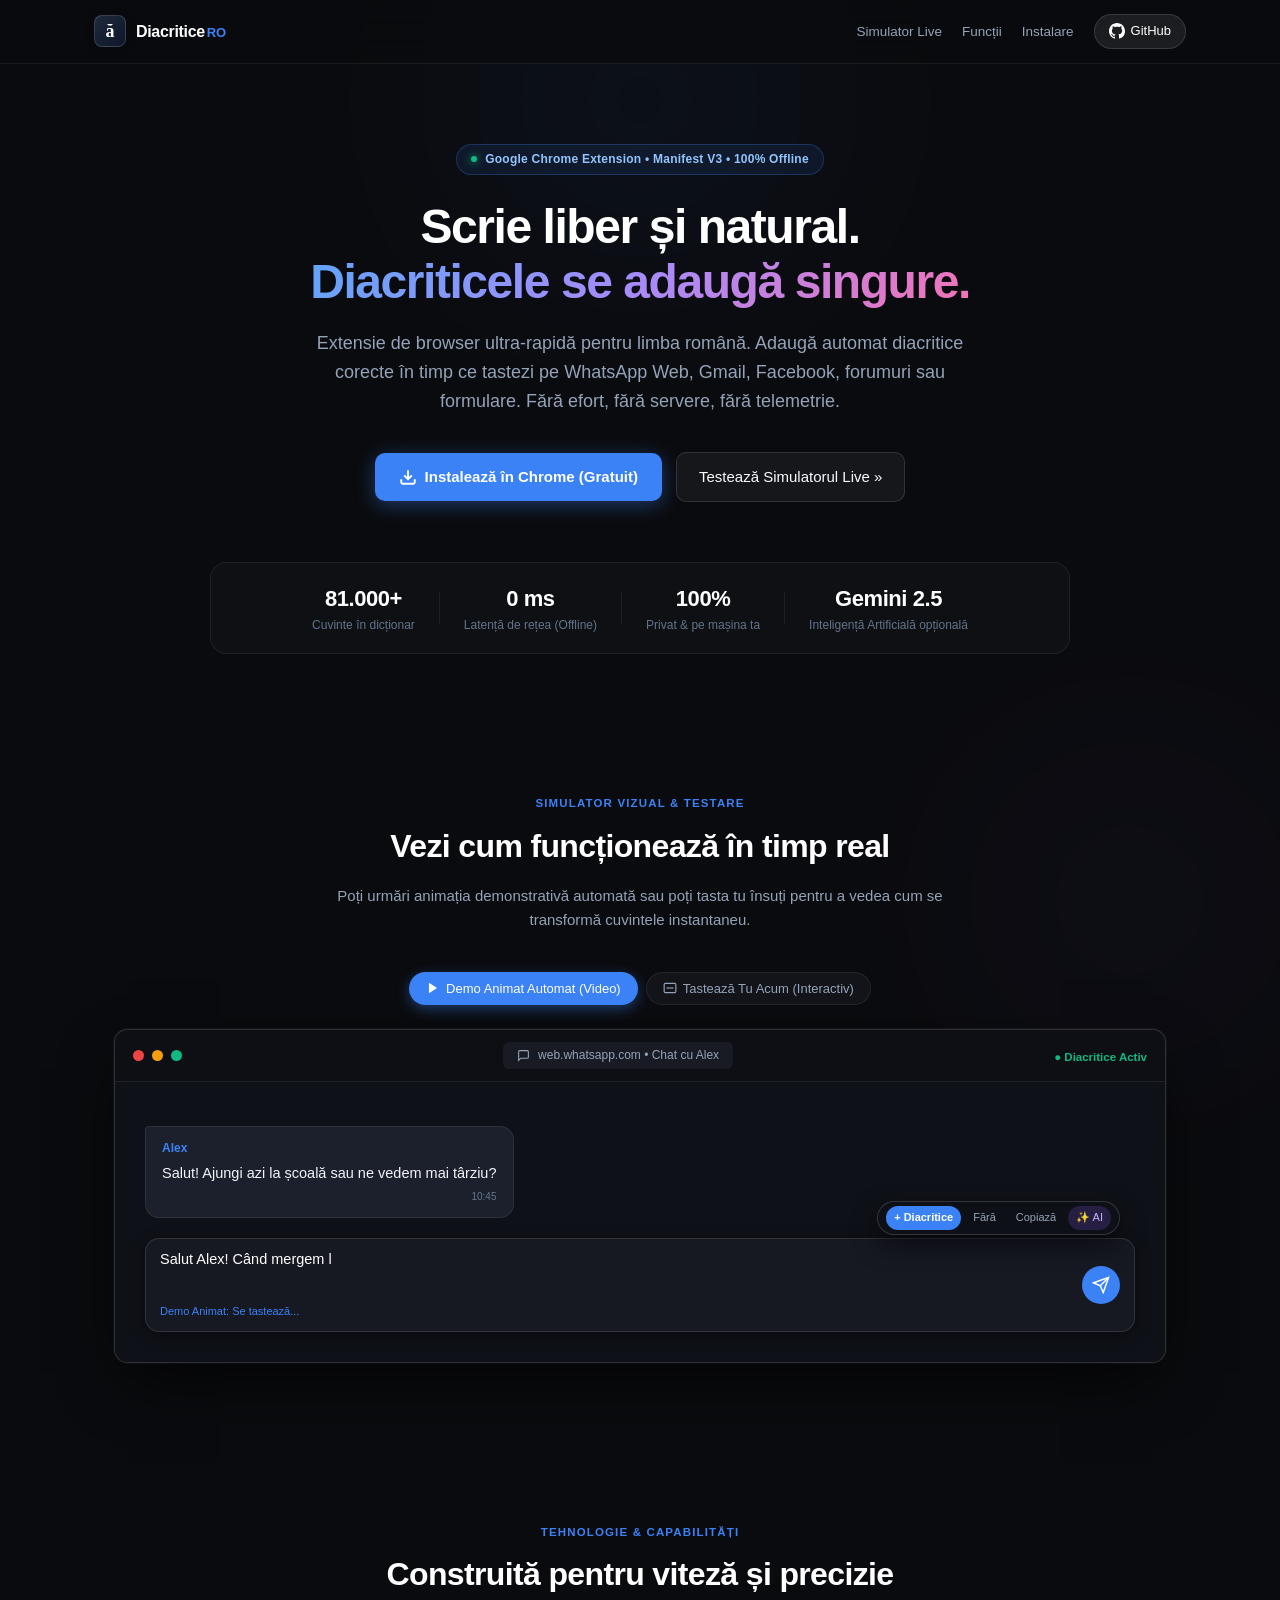
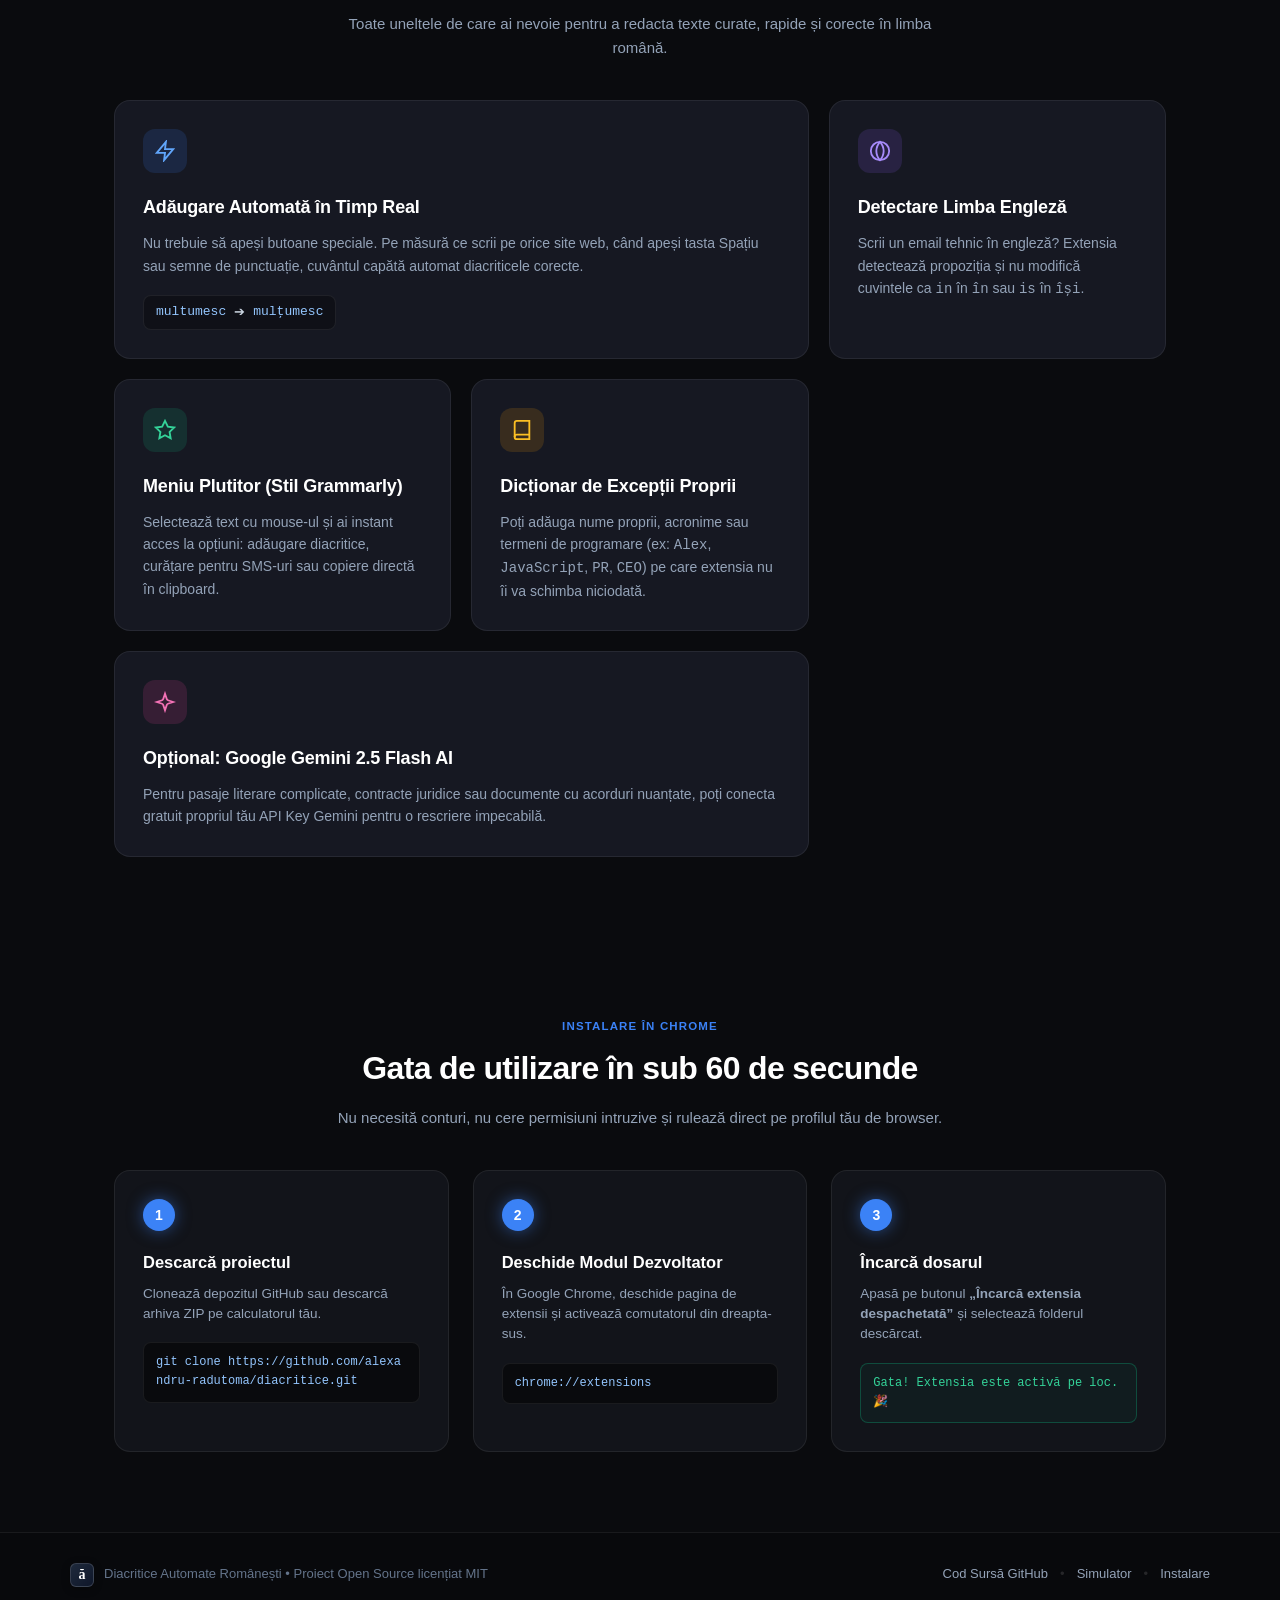
==== docs/index.html @ 9bcd59b1 "Initial commit: Diacritice Automate Românești v1.1.1" ====
<!DOCTYPE html>
<html lang="ro">
<head>
  <meta charset="UTF-8">
  <meta name="viewport" content="width=device-width, initial-scale=1.0">
  <title>Diacritice Automate Românești • Extensie Google Chrome</title>
  <meta name="description" content="Extensie gratuită Google Chrome care adaugă automat diacritice românești pe măsură ce tastezi. 100% offline, privată și rapidă.">
  <link rel="stylesheet" href="style.css">
  <link rel="icon" type="image/png" href="assets/icon32.png">
</head>
<body>
  <div class="site-wrapper">
    <!-- Ambient Lighting Effects -->
    <div class="ambient-glow glow-1"></div>
    <div class="ambient-glow glow-2"></div>

    <!-- Navigation Header -->
    <header class="navbar">
      <div class="nav-container">
        <a href="#" class="nav-brand">
          <div class="brand-monogram">ă</div>
          <div class="brand-name">Diacritice<span>RO</span></div>
        </a>
        <div class="nav-links">
          <a href="#simulator" class="nav-link">Simulator Live</a>
          <a href="#features" class="nav-link">Funcții</a>
          <a href="#install" class="nav-link">Instalare</a>
          <a href="https://github.com/alexandru-radutoma/diacritice" target="_blank" class="nav-btn-github">
            <svg width="16" height="16" viewBox="0 0 24 24" fill="currentColor"><path d="M12 0C5.37 0 0 5.37 0 12c0 5.31 3.435 9.795 8.205 11.385.6.105.825-.255.825-.57 0-.285-.015-1.23-.015-2.235-3.015.555-3.795-.735-4.035-1.41-.135-.345-.72-1.41-1.23-1.695-.42-.225-1.02-.78-.015-.795.945-.015 1.62.87 1.845 1.23 1.08 1.815 2.805 1.305 3.495.99.105-.78.42-1.305.765-1.605-2.67-.3-5.46-1.335-5.46-5.925 0-1.305.465-2.385 1.23-3.225-.12-.3-.54-1.53.12-3.18 0 0 1.005-.315 3.3 1.23.96-.27 1.98-.405 3-.405s2.04.135 3 .405c2.295-1.56 3.3-1.23 3.3-1.23.66 1.65.24 2.88.12 3.18.765.84 1.23 1.905 1.23 3.225 0 4.605-2.805 5.625-5.475 5.925.435.375.81 1.095.81 2.22 0 1.605-.015 2.895-.015 3.3 0 .315.225.69.825.57A12.02 12.02 0 0024 12c0-6.63-5.37-12-12-12z"/></svg>
            <span>GitHub</span>
          </a>
        </div>
      </div>
    </header>

    <!-- Hero Section -->
    <section class="hero-section">
      <div class="hero-container">
        <div class="hero-badge">
          <span class="badge-dot"></span>
          <span>Google Chrome Extension • Manifest V3 • 100% Offline</span>
        </div>

        <h1 class="hero-title">
          Scrie liber și natural.<br>
          <span class="gradient-text">Diacriticele se adaugă singure.</span>
        </h1>

        <p class="hero-description">
          Extensie de browser ultra-rapidă pentru limba română. Adaugă automat diacritice corecte în timp ce tastezi pe WhatsApp Web, Gmail, Facebook, forumuri sau formulare. Fără efort, fără servere, fără telemetrie.
        </p>

        <div class="hero-cta-group">
          <a href="#install" class="btn-primary">
            <svg width="18" height="18" viewBox="0 0 24 24" fill="none" stroke="currentColor" stroke-width="2.5"><path d="M21 15v4a2 2 0 0 1-2 2H5a2 2 0 0 1-2-2v-4"></path><polyline points="7 10 12 15 17 10"></polyline><line x1="12" y1="15" x2="12" y2="3"></line></svg>
            <span>Instalează în Chrome (Gratuit)</span>
          </a>
          <a href="#simulator" class="btn-secondary">
            <span>Testează Simulatorul Live »</span>
          </a>
        </div>

        <!-- Metric Badges -->
        <div class="hero-stats">
          <div class="stat-card">
            <div class="stat-value">81.000+</div>
            <div class="stat-label">Cuvinte în dicționar</div>
          </div>
          <div class="stat-divider"></div>
          <div class="stat-card">
            <div class="stat-value">0 ms</div>
            <div class="stat-label">Latență de rețea (Offline)</div>
          </div>
          <div class="stat-divider"></div>
          <div class="stat-card">
            <div class="stat-value">100%</div>
            <div class="stat-label">Privat & pe mașina ta</div>
          </div>
          <div class="stat-divider"></div>
          <div class="stat-card">
            <div class="stat-value">Gemini 2.5</div>
            <div class="stat-label">Inteligență Artificială opțională</div>
          </div>
        </div>
      </div>
    </section>

    <!-- Interactive Simulator Section (Live Video & Playground) -->
    <section class="simulator-section" id="simulator">
      <div class="section-container">
        <div class="section-header">
          <div class="section-tag">SIMULATOR VIZUAL & TESTARE</div>
          <h2 class="section-title">Vezi cum funcționează în timp real</h2>
          <p class="section-subtitle">
            Poți urmări animația demonstrativă automată sau poți tasta tu însuți pentru a vedea cum se transformă cuvintele instantaneu.
          </p>
        </div>

        <!-- Mode Switcher -->
        <div class="sim-mode-toggle">
          <button class="mode-btn active" id="btn-mode-auto">
            <svg width="14" height="14" viewBox="0 0 24 24" fill="currentColor"><polygon points="5 3 19 12 5 21 5 3"></polygon></svg>
            <span>Demo Animat Automat (Video)</span>
          </button>
          <button class="mode-btn" id="btn-mode-manual">
            <svg width="14" height="14" viewBox="0 0 24 24" fill="none" stroke="currentColor" stroke-width="2"><rect x="2" y="4" width="20" height="16" rx="2"></rect><line x1="6" y1="8" x2="6" y2="8"></line><line x1="10" y1="8" x2="10" y2="8"></line><line x1="14" y1="8" x2="14" y2="8"></line><line x1="18" y1="8" x2="18" y2="8"></line><line x1="6" y1="12" x2="18" y2="12"></line></svg>
            <span>Tastează Tu Acum (Interactiv)</span>
          </button>
        </div>

        <!-- Simulated Browser Window -->
        <div class="browser-window">
          <div class="window-chrome">
            <div class="window-dots">
              <span class="dot red"></span>
              <span class="dot yellow"></span>
              <span class="dot green"></span>
            </div>
            <div class="window-tab">
              <svg width="13" height="13" viewBox="0 0 24 24" fill="none" stroke="currentColor" stroke-width="2"><path d="M21 15a2 2 0 0 1-2 2H7l-4 4V5a2 2 0 0 1 2-2h14a2 2 0 0 1 2 2z"></path></svg>
              <span id="tab-address">web.whatsapp.com • Chat cu Alex</span>
            </div>
            <div class="window-badge">
              <span class="status-live">● Diacritice Activ</span>
            </div>
          </div>

          <div class="window-viewport">
            <div class="chat-app-mock">
              <div class="chat-message-bubble incoming">
                <div class="msg-author">Alex</div>
                <div class="msg-body">Salut! Ajungi azi la școală sau ne vedem mai târziu?</div>
                <div class="msg-time">10:45</div>
              </div>

              <div class="chat-input-area">
                <!-- Floating Capsule Mockup -->
                <div class="floating-capsule-demo" id="capsule-demo">
                  <span class="capsule-btn primary">+ Diacritice</span>
                  <span class="capsule-btn">Fără</span>
                  <span class="capsule-btn">Copiază</span>
                  <span class="capsule-btn ai">✨ AI</span>
                </div>

                <div class="sim-editor-wrapper">
                  <textarea id="sim-input" placeholder="Tastează fără diacritice (ex: 'salut, cand vii acasa? vreau sa mergem impreuna la scoala')..."></textarea>
                  <div class="typing-indicator" id="sim-status-label">Mod Demo Animat: Rulează...</div>
                </div>

                <div class="chat-send-btn">
                  <svg width="18" height="18" viewBox="0 0 24 24" fill="none" stroke="currentColor" stroke-width="2"><line x1="22" y1="2" x2="11" y2="13"></line><polygon points="22 2 15 22 11 13 2 9 22 2"></polygon></svg>
                </div>
              </div>
            </div>
          </div>
        </div>
      </div>
    </section>

    <!-- Features Bento Grid Section -->
    <section class="features-section" id="features">
      <div class="section-container">
        <div class="section-header">
          <div class="section-tag">TEHNOLOGIE & CAPABILITĂȚI</div>
          <h2 class="section-title">Construită pentru viteză și precizie</h2>
          <p class="section-subtitle">
            Toate uneltele de care ai nevoie pentru a redacta texte curate, rapide și corecte în limba română.
          </p>
        </div>

        <div class="bento-grid">
          <!-- Card 1 -->
          <div class="bento-card bento-wide">
            <div class="card-icon-wrap blue">
              <svg width="22" height="22" viewBox="0 0 24 24" fill="none" stroke="currentColor" stroke-width="2"><path d="M13 2L3 14h9l-1 8 10-12h-9l1-8z"></path></svg>
            </div>
            <h3 class="card-title">Adăugare Automată în Timp Real</h3>
            <p class="card-text">
              Nu trebuie să apeși butoane speciale. Pe măsură ce scrii pe orice site web, când apeși tasta Spațiu sau semne de punctuație, cuvântul capătă automat diacriticele corecte.
            </p>
            <div class="card-visual-pill">
              <code>multumesc</code> ➔ <code>mulțumesc</code>
            </div>
          </div>

          <!-- Card 2 -->
          <div class="bento-card">
            <div class="card-icon-wrap purple">
              <svg width="22" height="22" viewBox="0 0 24 24" fill="none" stroke="currentColor" stroke-width="2"><circle cx="12" cy="12" r="10"></circle><path d="M12 2a15.3 15.3 0 0 1 4 10 15.3 15.3 0 0 1-4 10 15.3 15.3 0 0 1-4-10 15.3 15.3 0 0 1 4-10z"></path></svg>
            </div>
            <h3 class="card-title">Detectare Limba Engleză</h3>
            <p class="card-text">
              Scrii un email tehnic în engleză? Extensia detectează propoziția și nu modifică cuvintele ca <code>in</code> în <code>în</code> sau <code>is</code> în <code>își</code>.
            </p>
          </div>

          <!-- Card 3 -->
          <div class="bento-card">
            <div class="card-icon-wrap emerald">
              <svg width="22" height="22" viewBox="0 0 24 24" fill="none" stroke="currentColor" stroke-width="2"><polygon points="12 2 15.09 8.26 22 9.27 17 14.14 18.18 21.02 12 17.77 5.82 21.02 7 14.14 2 9.27 8.91 8.26 12 2"></polygon></svg>
            </div>
            <h3 class="card-title">Meniu Plutitor (Stil Grammarly)</h3>
            <p class="card-text">
              Selectează text cu mouse-ul și ai instant acces la opțiuni: adăugare diacritice, curățare pentru SMS-uri sau copiere directă în clipboard.
            </p>
          </div>

          <!-- Card 4 -->
          <div class="bento-card">
            <div class="card-icon-wrap amber">
              <svg width="22" height="22" viewBox="0 0 24 24" fill="none" stroke="currentColor" stroke-width="2"><path d="M4 19.5A2.5 2.5 0 0 1 6.5 17H20"></path><path d="M6.5 2H20v20H6.5A2.5 2.5 0 0 1 4 19.5v-15A2.5 2.5 0 0 1 6.5 2z"></path></svg>
            </div>
            <h3 class="card-title">Dicționar de Excepții Proprii</h3>
            <p class="card-text">
              Poți adăuga nume proprii, acronime sau termeni de programare (ex: <code>Alex</code>, <code>JavaScript</code>, <code>PR</code>, <code>CEO</code>) pe care extensia nu îi va schimba niciodată.
            </p>
          </div>

          <!-- Card 5 -->
          <div class="bento-card bento-wide">
            <div class="card-icon-wrap pink">
              <svg width="22" height="22" viewBox="0 0 24 24" fill="none" stroke="currentColor" stroke-width="2"><path d="m12 3-1.912 5.813a2 2 0 0 1-1.275 1.275L3 12l5.813 1.912a2 2 0 0 1 1.275 1.275L12 21l1.912-5.813a2 2 0 0 1 1.275-1.275L21 12l-5.813-1.912a2 2 0 0 1-1.275-1.275L12 3Z"></path></svg>
            </div>
            <h3 class="card-title">Opțional: Google Gemini 2.5 Flash AI</h3>
            <p class="card-text">
              Pentru pasaje literare complicate, contracte juridice sau documente cu acorduri nuanțate, poți conecta gratuit propriul tău API Key Gemini pentru o rescriere impecabilă.
            </p>
          </div>
        </div>
      </div>
    </section>

    <!-- Installation Stepper Section -->
    <section class="install-section" id="install">
      <div class="section-container">
        <div class="section-header">
          <div class="section-tag">INSTALARE ÎN CHROME</div>
          <h2 class="section-title">Gata de utilizare în sub 60 de secunde</h2>
          <p class="section-subtitle">
            Nu necesită conturi, nu cere permisiuni intruzive și rulează direct pe profilul tău de browser.
          </p>
        </div>

        <div class="stepper-grid">
          <div class="step-card">
            <div class="step-number">1</div>
            <h4 class="step-title">Descarcă proiectul</h4>
            <p class="step-text">Clonează depozitul GitHub sau descarcă arhiva ZIP pe calculatorul tău.</p>
            <div class="code-box">
              <code>git clone https://github.com/alexandru-radutoma/diacritice.git</code>
            </div>
          </div>

          <div class="step-card">
            <div class="step-number">2</div>
            <h4 class="step-title">Deschide Modul Dezvoltator</h4>
            <p class="step-text">În Google Chrome, deschide pagina de extensii și activează comutatorul din dreapta-sus.</p>
            <div class="code-box">
              <code>chrome://extensions</code>
            </div>
          </div>

          <div class="step-card">
            <div class="step-number">3</div>
            <h4 class="step-title">Încarcă dosarul</h4>
            <p class="step-text">Apasă pe butonul <strong>„Încarcă extensia despachetată”</strong> și selectează folderul descărcat.</p>
            <div class="code-box success">
              <code>Gata! Extensia este activă pe loc. 🎉</code>
            </div>
          </div>
        </div>
      </div>
    </section>

    <!-- Footer -->
    <footer class="site-footer">
      <div class="footer-container">
        <div class="footer-left">
          <div class="brand-monogram sm">ă</div>
          <span>Diacritice Automate Românești • Proiect Open Source licențiat MIT</span>
        </div>
        <div class="footer-right">
          <a href="https://github.com/alexandru-radutoma/diacritice" target="_blank" class="footer-link">Cod Sursă GitHub</a>
          <span class="footer-sep">•</span>
          <a href="#simulator" class="footer-link">Simulator</a>
          <span class="footer-sep">•</span>
          <a href="#install" class="footer-link">Instalare</a>
        </div>
      </div>
    </footer>
  </div>

  <!-- Scripts -->
  <script src="dict.js"></script>
  <script src="rules.js"></script>
  <script src="app.js"></script>
</body>
</html>
---- docs/style.css ----
/* ==========================================================================
   DiacriticeRO - Landing Page Stylesheet (Obsidian Dark Glassmorphism)
   ========================================================================== */

:root {
  --bg-main: #0a0b0e;
  --bg-surface: #12141a;
  --bg-card: #161822;
  --bg-card-hover: #1c202d;
  --border-subtle: rgba(255, 255, 255, 0.07);
  --border-medium: rgba(255, 255, 255, 0.12);
  --border-glow: rgba(59, 130, 246, 0.4);

  --text-main: #f8fafc;
  --text-muted: #94a3b8;
  --text-dim: #64748b;

  --accent-blue: #3b82f6;
  --accent-blue-hover: #2563eb;
  --accent-purple: #8b5cf6;
  --accent-emerald: #10b981;
  --accent-amber: #f59e0b;
  --accent-pink: #ec4899;

  --font-sans: -apple-system, BlinkMacSystemFont, "SF Pro Display", "Segoe UI", Roboto, sans-serif;
  --font-mono: "SF Mono", Consolas, Menlo, Monaco, monospace;
}

* {
  box-sizing: border-box;
  margin: 0;
  padding: 0;
}

html {
  scroll-behavior: smooth;
}

body {
  background-color: var(--bg-main);
  color: var(--text-main);
  font-family: var(--font-sans);
  line-height: 1.6;
  -webkit-font-smoothing: antialiased;
  overflow-x: hidden;
}

.site-wrapper {
  position: relative;
  min-height: 100vh;
}

/* Ambient Lights */
.ambient-glow {
  position: absolute;
  border-radius: 50%;
  filter: blur(120px);
  pointer-events: none;
  z-index: 0;
  opacity: 0.4;
}

.glow-1 {
  width: 600px;
  height: 400px;
  background: radial-gradient(circle, rgba(59, 130, 246, 0.25) 0%, transparent 70%);
  top: -100px;
  left: 50%;
  transform: translateX(-50%);
}

.glow-2 {
  width: 500px;
  height: 400px;
  background: radial-gradient(circle, rgba(139, 92, 246, 0.18) 0%, transparent 70%);
  top: 700px;
  right: -100px;
}

/* Navigation Bar */
.navbar {
  position: sticky;
  top: 0;
  z-index: 100;
  backdrop-filter: blur(20px);
  -webkit-backdrop-filter: blur(20px);
  background: rgba(10, 11, 14, 0.75);
  border-bottom: 1px solid var(--border-subtle);
}

.nav-container {
  max-width: 1140px;
  margin: 0 auto;
  padding: 14px 24px;
  display: flex;
  align-items: center;
  justify-content: space-between;
}

.nav-brand {
  display: flex;
  align-items: center;
  gap: 10px;
  text-decoration: none;
}

.brand-monogram {
  width: 32px;
  height: 32px;
  border-radius: 8px;
  background: linear-gradient(135deg, #1e293b, #0f172a);
  border: 1px solid rgba(255, 255, 255, 0.15);
  display: flex;
  align-items: center;
  justify-content: center;
  font-family: "Georgia", serif;
  font-size: 18px;
  font-weight: 700;
  color: #ffffff;
  box-shadow: 0 2px 8px rgba(0, 0, 0, 0.3);
}

.brand-monogram.sm {
  width: 24px;
  height: 24px;
  font-size: 14px;
  border-radius: 6px;
}

.brand-name {
  font-size: 16px;
  font-weight: 700;
  color: #ffffff;
  letter-spacing: -0.02em;
}

.brand-name span {
  color: var(--accent-blue);
  font-size: 13px;
  margin-left: 2px;
}

.nav-links {
  display: flex;
  align-items: center;
  gap: 20px;
}

.nav-link {
  color: var(--text-muted);
  text-decoration: none;
  font-size: 13.5px;
  font-weight: 500;
  transition: color 0.15s;
}

.nav-link:hover {
  color: #ffffff;
}

.nav-btn-github {
  display: inline-flex;
  align-items: center;
  gap: 6px;
  padding: 6px 14px;
  background: rgba(255, 255, 255, 0.08);
  border: 1px solid var(--border-medium);
  border-radius: 9999px;
  color: #ffffff;
  text-decoration: none;
  font-size: 13px;
  font-weight: 500;
  transition: all 0.15s;
}

.nav-btn-github:hover {
  background: rgba(255, 255, 255, 0.15);
  border-color: rgba(255, 255, 255, 0.3);
}

/* Hero Section */
.hero-section {
  position: relative;
  z-index: 10;
  padding: 80px 24px 60px 24px;
  text-align: center;
}

.hero-container {
  max-width: 860px;
  margin: 0 auto;
}

.hero-badge {
  display: inline-flex;
  align-items: center;
  gap: 8px;
  padding: 5px 14px;
  background: rgba(59, 130, 246, 0.1);
  border: 1px solid rgba(59, 130, 246, 0.25);
  border-radius: 9999px;
  font-size: 12px;
  font-weight: 600;
  color: #93c5fd;
  margin-bottom: 24px;
  letter-spacing: 0.02em;
}

.badge-dot {
  width: 6px;
  height: 6px;
  border-radius: 50%;
  background-color: var(--accent-emerald);
  box-shadow: 0 0 8px var(--accent-emerald);
}

.hero-title {
  font-size: 48px;
  font-weight: 800;
  letter-spacing: -0.03em;
  line-height: 1.15;
  color: #ffffff;
  margin-bottom: 20px;
}

.gradient-text {
  background: linear-gradient(135deg, #60a5fa, #a78bfa 50%, #f472b6);
  -webkit-background-clip: text;
  -webkit-text-fill-color: transparent;
}

.hero-description {
  font-size: 18px;
  color: var(--text-muted);
  max-width: 680px;
  margin: 0 auto 36px auto;
  line-height: 1.6;
}

.hero-cta-group {
  display: flex;
  align-items: center;
  justify-content: center;
  gap: 14px;
  margin-bottom: 60px;
  flex-wrap: wrap;
}

.btn-primary {
  display: inline-flex;
  align-items: center;
  gap: 8px;
  padding: 12px 24px;
  background: var(--accent-blue);
  color: #ffffff;
  border-radius: 10px;
  text-decoration: none;
  font-weight: 600;
  font-size: 15px;
  box-shadow: 0 4px 20px rgba(59, 130, 246, 0.4);
  transition: all 0.2s cubic-bezier(0.16, 1, 0.3, 1);
}

.btn-primary:hover {
  background: var(--accent-blue-hover);
  transform: translateY(-2px);
  box-shadow: 0 8px 28px rgba(59, 130, 246, 0.55);
}

.btn-secondary {
  display: inline-flex;
  align-items: center;
  gap: 6px;
  padding: 12px 22px;
  background: rgba(255, 255, 255, 0.05);
  border: 1px solid var(--border-medium);
  color: var(--text-main);
  border-radius: 10px;
  text-decoration: none;
  font-weight: 500;
  font-size: 15px;
  transition: all 0.15s;
}

.btn-secondary:hover {
  background: rgba(255, 255, 255, 0.1);
  border-color: rgba(255, 255, 255, 0.25);
}

/* Metric Stats Cards */
.hero-stats {
  display: flex;
  align-items: center;
  justify-content: center;
  gap: 24px;
  padding: 18px 24px;
  background: rgba(18, 20, 26, 0.6);
  backdrop-filter: blur(12px);
  border: 1px solid var(--border-subtle);
  border-radius: 16px;
  flex-wrap: wrap;
}

.stat-card {
  text-align: center;
}

.stat-value {
  font-size: 22px;
  font-weight: 700;
  color: #ffffff;
  letter-spacing: -0.02em;
}

.stat-label {
  font-size: 12px;
  color: var(--text-dim);
}

.stat-divider {
  width: 1px;
  height: 32px;
  background: var(--border-subtle);
}

/* Sections Common */
.section-container {
  max-width: 1100px;
  margin: 0 auto;
  padding: 80px 24px;
  position: relative;
  z-index: 10;
}

.section-header {
  text-align: center;
  max-width: 640px;
  margin: 0 auto 40px auto;
}

.section-tag {
  font-size: 11.5px;
  font-weight: 700;
  color: var(--accent-blue);
  letter-spacing: 0.1em;
  margin-bottom: 8px;
}

.section-title {
  font-size: 32px;
  font-weight: 700;
  letter-spacing: -0.02em;
  color: #ffffff;
  margin-bottom: 12px;
}

.section-subtitle {
  font-size: 15px;
  color: var(--text-muted);
}

/* ==========================================================================
   Simulator Section (Simulated Browser & Live Editor)
   ========================================================================== */

.sim-mode-toggle {
  display: flex;
  align-items: center;
  justify-content: center;
  gap: 8px;
  margin-bottom: 24px;
}

.mode-btn {
  display: inline-flex;
  align-items: center;
  gap: 6px;
  padding: 8px 16px;
  background: var(--bg-surface);
  border: 1px solid var(--border-subtle);
  border-radius: 9999px;
  color: var(--text-muted);
  font-size: 13px;
  font-weight: 500;
  cursor: pointer;
  transition: all 0.15s;
}

.mode-btn:hover {
  color: #ffffff;
  border-color: var(--border-medium);
}

.mode-btn.active {
  background: var(--accent-blue);
  color: #ffffff;
  border-color: transparent;
  box-shadow: 0 4px 14px rgba(59, 130, 246, 0.4);
}

.browser-window {
  background: #11131a;
  border: 1px solid var(--border-medium);
  border-radius: 14px;
  overflow: hidden;
  box-shadow: 0 25px 60px -15px rgba(0, 0, 0, 0.8), 0 0 0 1px rgba(255, 255, 255, 0.05);
}

.window-chrome {
  display: flex;
  align-items: center;
  justify-content: space-between;
  padding: 12px 18px;
  background: #0d0f14;
  border-bottom: 1px solid var(--border-subtle);
}

.window-dots {
  display: flex;
  gap: 8px;
}

.window-dots .dot {
  width: 11px;
  height: 11px;
  border-radius: 50%;
}

.dot.red { background: #ef4444; }
.dot.yellow { background: #f59e0b; }
.dot.green { background: #10b981; }

.window-tab {
  display: flex;
  align-items: center;
  gap: 8px;
  padding: 4px 14px;
  background: #181b24;
  border-radius: 6px;
  font-size: 12px;
  color: var(--text-muted);
}

.window-badge .status-live {
  font-size: 11.5px;
  font-weight: 600;
  color: var(--accent-emerald);
}

.window-viewport {
  padding: 30px;
  background: #0f1118;
  min-height: 280px;
  display: flex;
  flex-direction: column;
  justify-content: flex-end;
}

.chat-app-mock {
  display: flex;
  flex-direction: column;
  gap: 20px;
}

.chat-message-bubble.incoming {
  align-self: flex-start;
  max-width: 440px;
  background: #1c202c;
  padding: 12px 16px;
  border-radius: 14px;
  border-top-left-radius: 4px;
  border: 1px solid var(--border-subtle);
}

.msg-author {
  font-size: 12px;
  font-weight: 700;
  color: var(--accent-blue);
  margin-bottom: 4px;
}

.msg-body {
  font-size: 14.5px;
  color: #f1f5f9;
}

.msg-time {
  font-size: 10px;
  color: var(--text-dim);
  text-align: right;
  margin-top: 4px;
}

.chat-input-area {
  position: relative;
  display: flex;
  align-items: center;
  gap: 12px;
  background: #161822;
  border: 1px solid var(--border-medium);
  border-radius: 14px;
  padding: 10px 14px;
  box-shadow: 0 4px 16px rgba(0, 0, 0, 0.4);
}

/* Floating Capsule Inside Simulated Editor */
.floating-capsule-demo {
  position: absolute;
  top: -38px;
  right: 14px;
  display: inline-flex;
  align-items: center;
  gap: 4px;
  padding: 4px 8px;
  background: rgba(15, 17, 24, 0.95);
  backdrop-filter: blur(16px);
  border: 1px solid rgba(255, 255, 255, 0.15);
  border-radius: 9999px;
  box-shadow: 0 10px 25px rgba(0, 0, 0, 0.5);
  animation: floatBounce 3s infinite ease-in-out;
}

@keyframes floatBounce {
  0%, 100% { transform: translateY(0); }
  50% { transform: translateY(-4px); }
}

.capsule-btn {
  font-size: 11px;
  font-weight: 500;
  padding: 3px 8px;
  border-radius: 9999px;
  color: var(--text-muted);
}

.capsule-btn.primary {
  background: var(--accent-blue);
  color: #ffffff;
  font-weight: 600;
}

.capsule-btn.ai {
  color: #c4b5fd;
  background: rgba(139, 92, 246, 0.2);
}

.sim-editor-wrapper {
  flex: 1;
  display: flex;
  flex-direction: column;
}

#sim-input {
  width: 100%;
  height: 52px;
  background: transparent;
  border: none;
  color: #ffffff;
  font-family: inherit;
  font-size: 14.5px;
  resize: none;
  outline: none;
  line-height: 1.5;
}

.typing-indicator {
  font-size: 11px;
  color: var(--accent-blue);
  margin-top: 2px;
}

.chat-send-btn {
  width: 38px;
  height: 38px;
  border-radius: 50%;
  background: var(--accent-blue);
  color: white;
  display: flex;
  align-items: center;
  justify-content: center;
  cursor: pointer;
  transition: transform 0.15s;
}

.chat-send-btn:hover {
  transform: scale(1.05);
}

/* ==========================================================================
   Bento Grid Features
   ========================================================================== */

.bento-grid {
  display: grid;
  grid-template-columns: repeat(3, 1fr);
  gap: 20px;
}

.bento-card {
  background: var(--bg-card);
  border: 1px solid var(--border-subtle);
  border-radius: 16px;
  padding: 28px;
  transition: all 0.2s cubic-bezier(0.16, 1, 0.3, 1);
  position: relative;
  overflow: hidden;
}

.bento-card:hover {
  background: var(--bg-card-hover);
  border-color: var(--border-medium);
  transform: translateY(-3px);
  box-shadow: 0 12px 30px rgba(0, 0, 0, 0.4);
}

.bento-wide {
  grid-column: span 2;
}

.card-icon-wrap {
  width: 44px;
  height: 44px;
  border-radius: 12px;
  display: flex;
  align-items: center;
  justify-content: center;
  margin-bottom: 20px;
}

.card-icon-wrap.blue { background: rgba(59, 130, 246, 0.15); color: #60a5fa; }
.card-icon-wrap.purple { background: rgba(139, 92, 246, 0.15); color: #a78bfa; }
.card-icon-wrap.emerald { background: rgba(16, 185, 129, 0.15); color: #34d399; }
.card-icon-wrap.amber { background: rgba(245, 158, 11, 0.15); color: #fbbf24; }
.card-icon-wrap.pink { background: rgba(236, 72, 153, 0.15); color: #f472b6; }

.card-title {
  font-size: 18px;
  font-weight: 700;
  color: #ffffff;
  margin-bottom: 10px;
  letter-spacing: -0.01em;
}

.card-text {
  font-size: 14px;
  color: var(--text-muted);
  line-height: 1.6;
}

.card-visual-pill {
  margin-top: 18px;
  display: inline-flex;
  align-items: center;
  gap: 8px;
  padding: 6px 12px;
  background: rgba(0, 0, 0, 0.3);
  border: 1px solid var(--border-subtle);
  border-radius: 8px;
  font-size: 13px;
  color: #cbd5e1;
}

.card-visual-pill code {
  font-family: var(--font-mono);
  color: #93c5fd;
}

/* ==========================================================================
   Installation Stepper
   ========================================================================== */

.stepper-grid {
  display: grid;
  grid-template-columns: repeat(3, 1fr);
  gap: 24px;
}

.step-card {
  background: var(--bg-surface);
  border: 1px solid var(--border-subtle);
  border-radius: 16px;
  padding: 28px;
  position: relative;
}

.step-number {
  width: 32px;
  height: 32px;
  border-radius: 50%;
  background: var(--accent-blue);
  color: white;
  font-weight: 700;
  font-size: 14px;
  display: flex;
  align-items: center;
  justify-content: center;
  margin-bottom: 18px;
  box-shadow: 0 0 16px rgba(59, 130, 246, 0.5);
}

.step-title {
  font-size: 16.5px;
  font-weight: 700;
  color: #ffffff;
  margin-bottom: 8px;
}

.step-text {
  font-size: 13.5px;
  color: var(--text-muted);
  margin-bottom: 18px;
  line-height: 1.5;
}

.code-box {
  background: #090a0d;
  border: 1px solid var(--border-subtle);
  border-radius: 8px;
  padding: 10px 12px;
  font-family: var(--font-mono);
  font-size: 12px;
  color: #93c5fd;
  word-break: break-all;
}

.code-box.success {
  color: #34d399;
  border-color: rgba(16, 185, 129, 0.3);
  background: rgba(16, 185, 129, 0.05);
}

/* ==========================================================================
   Footer
   ========================================================================== */

.site-footer {
  border-top: 1px solid var(--border-subtle);
  padding: 30px 24px;
  background: #08090c;
}

.footer-container {
  max-width: 1140px;
  margin: 0 auto;
  display: flex;
  align-items: center;
  justify-content: space-between;
  flex-wrap: wrap;
  gap: 16px;
}

.footer-left {
  display: flex;
  align-items: center;
  gap: 10px;
  font-size: 13px;
  color: var(--text-dim);
}

.footer-right {
  display: flex;
  align-items: center;
  gap: 12px;
  font-size: 13px;
}

.footer-link {
  color: var(--text-muted);
  text-decoration: none;
  transition: color 0.15s;
}

.footer-link:hover {
  color: #ffffff;
}

.footer-sep {
  color: var(--border-medium);
}

/* Responsive */
@media (max-width: 900px) {
  .hero-title { font-size: 36px; }
  .bento-grid { grid-template-columns: 1fr; }
  .bento-wide { grid-column: span 1; }
  .stepper-grid { grid-template-columns: 1fr; }
}
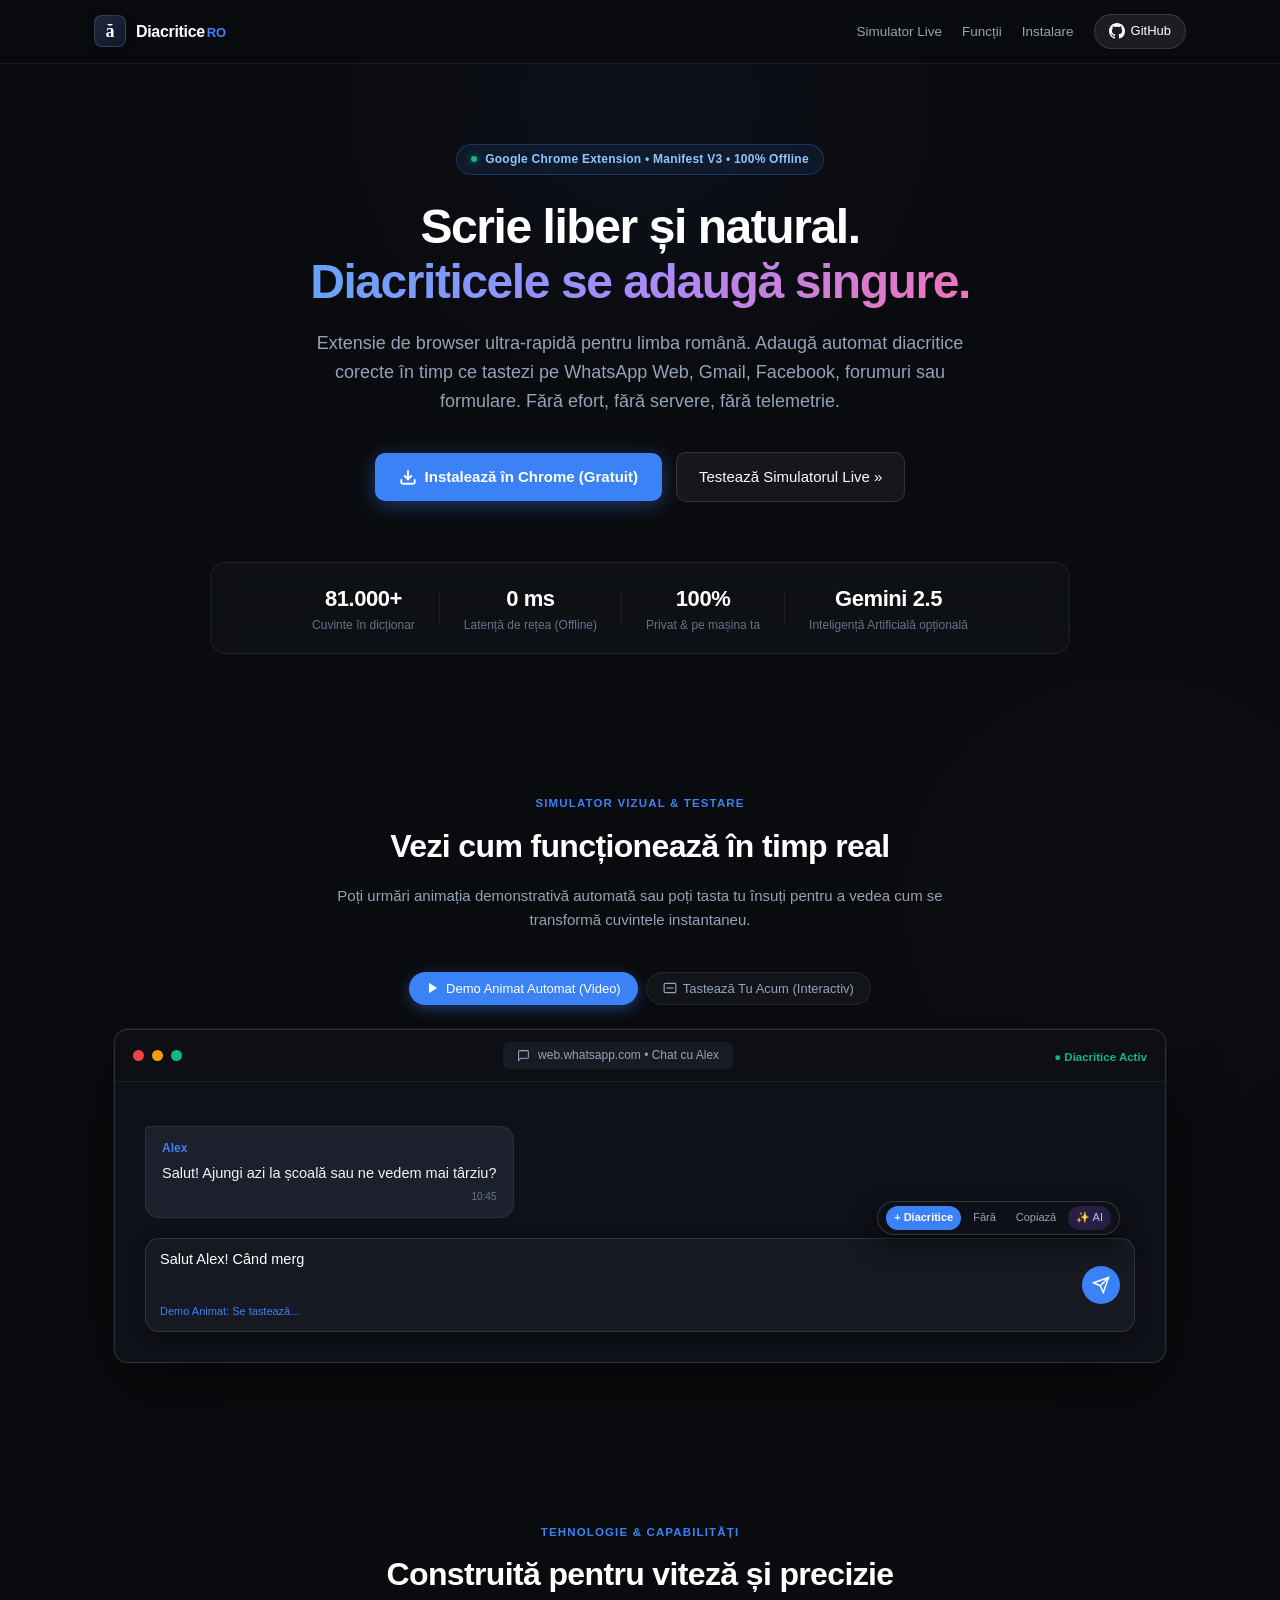
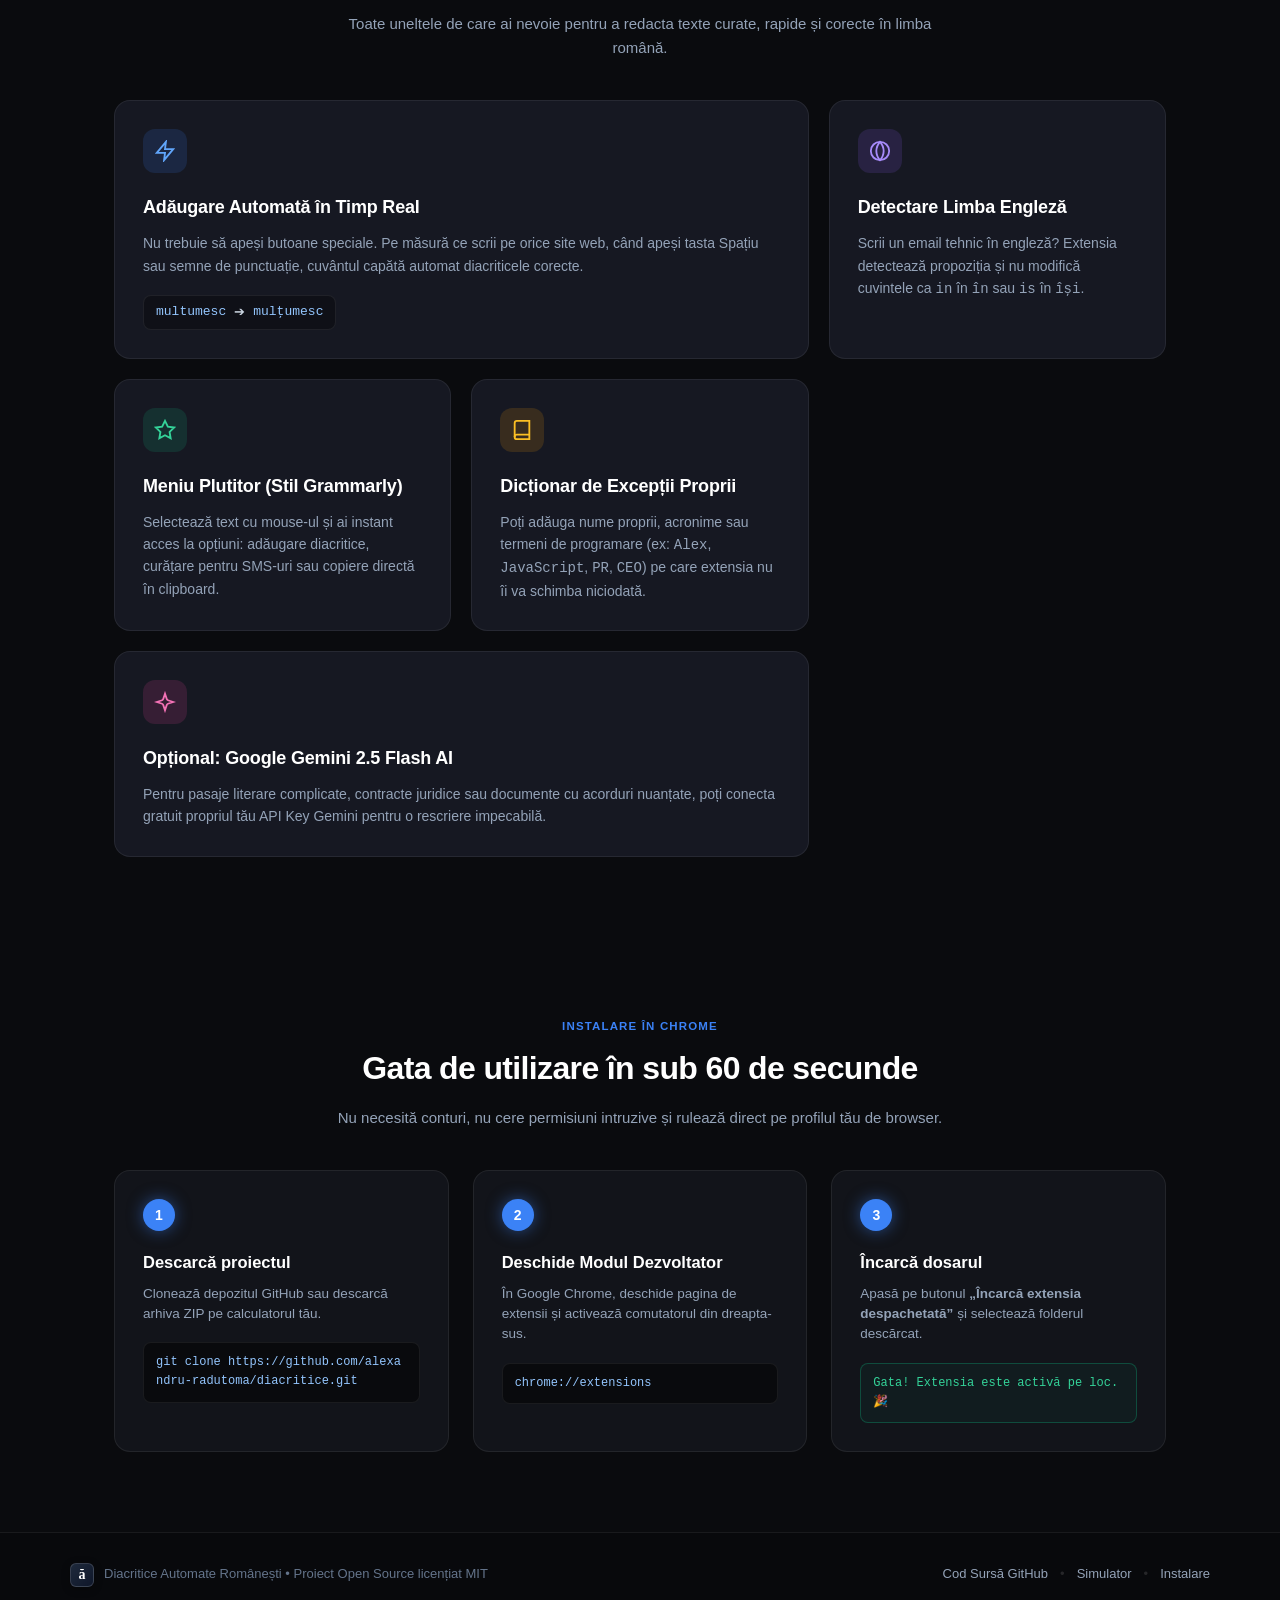
==== commit 9511c8d8: "Update repository and demo links for AlycuBAWS" ====
--- a/docs/index.html
+++ b/docs/index.html
@@ -25,7 +25,7 @@
           <a href="#simulator" class="nav-link">Simulator Live</a>
           <a href="#features" class="nav-link">Funcții</a>
           <a href="#install" class="nav-link">Instalare</a>
-          <a href="https://github.com/alexandru-radutoma/diacritice" target="_blank" class="nav-btn-github">
+          <a href="https://github.com/AlycuBAWS/diacritice" target="_blank" class="nav-btn-github">
             <svg width="16" height="16" viewBox="0 0 24 24" fill="currentColor"><path d="M12 0C5.37 0 0 5.37 0 12c0 5.31 3.435 9.795 8.205 11.385.6.105.825-.255.825-.57 0-.285-.015-1.23-.015-2.235-3.015.555-3.795-.735-4.035-1.41-.135-.345-.72-1.41-1.23-1.695-.42-.225-1.02-.78-.015-.795.945-.015 1.62.87 1.845 1.23 1.08 1.815 2.805 1.305 3.495.99.105-.78.42-1.305.765-1.605-2.67-.3-5.46-1.335-5.46-5.925 0-1.305.465-2.385 1.23-3.225-.12-.3-.54-1.53.12-3.18 0 0 1.005-.315 3.3 1.23.96-.27 1.98-.405 3-.405s2.04.135 3 .405c2.295-1.56 3.3-1.23 3.3-1.23.66 1.65.24 2.88.12 3.18.765.84 1.23 1.905 1.23 3.225 0 4.605-2.805 5.625-5.475 5.925.435.375.81 1.095.81 2.22 0 1.605-.015 2.895-.015 3.3 0 .315.225.69.825.57A12.02 12.02 0 0024 12c0-6.63-5.37-12-12-12z"/></svg>
             <span>GitHub</span>
           </a>
@@ -280,7 +280,7 @@
           <span>Diacritice Automate Românești • Proiect Open Source licențiat MIT</span>
         </div>
         <div class="footer-right">
-          <a href="https://github.com/alexandru-radutoma/diacritice" target="_blank" class="footer-link">Cod Sursă GitHub</a>
+          <a href="https://github.com/AlycuBAWS/diacritice" target="_blank" class="footer-link">Cod Sursă GitHub</a>
           <span class="footer-sep">•</span>
           <a href="#simulator" class="footer-link">Simulator</a>
           <span class="footer-sep">•</span>
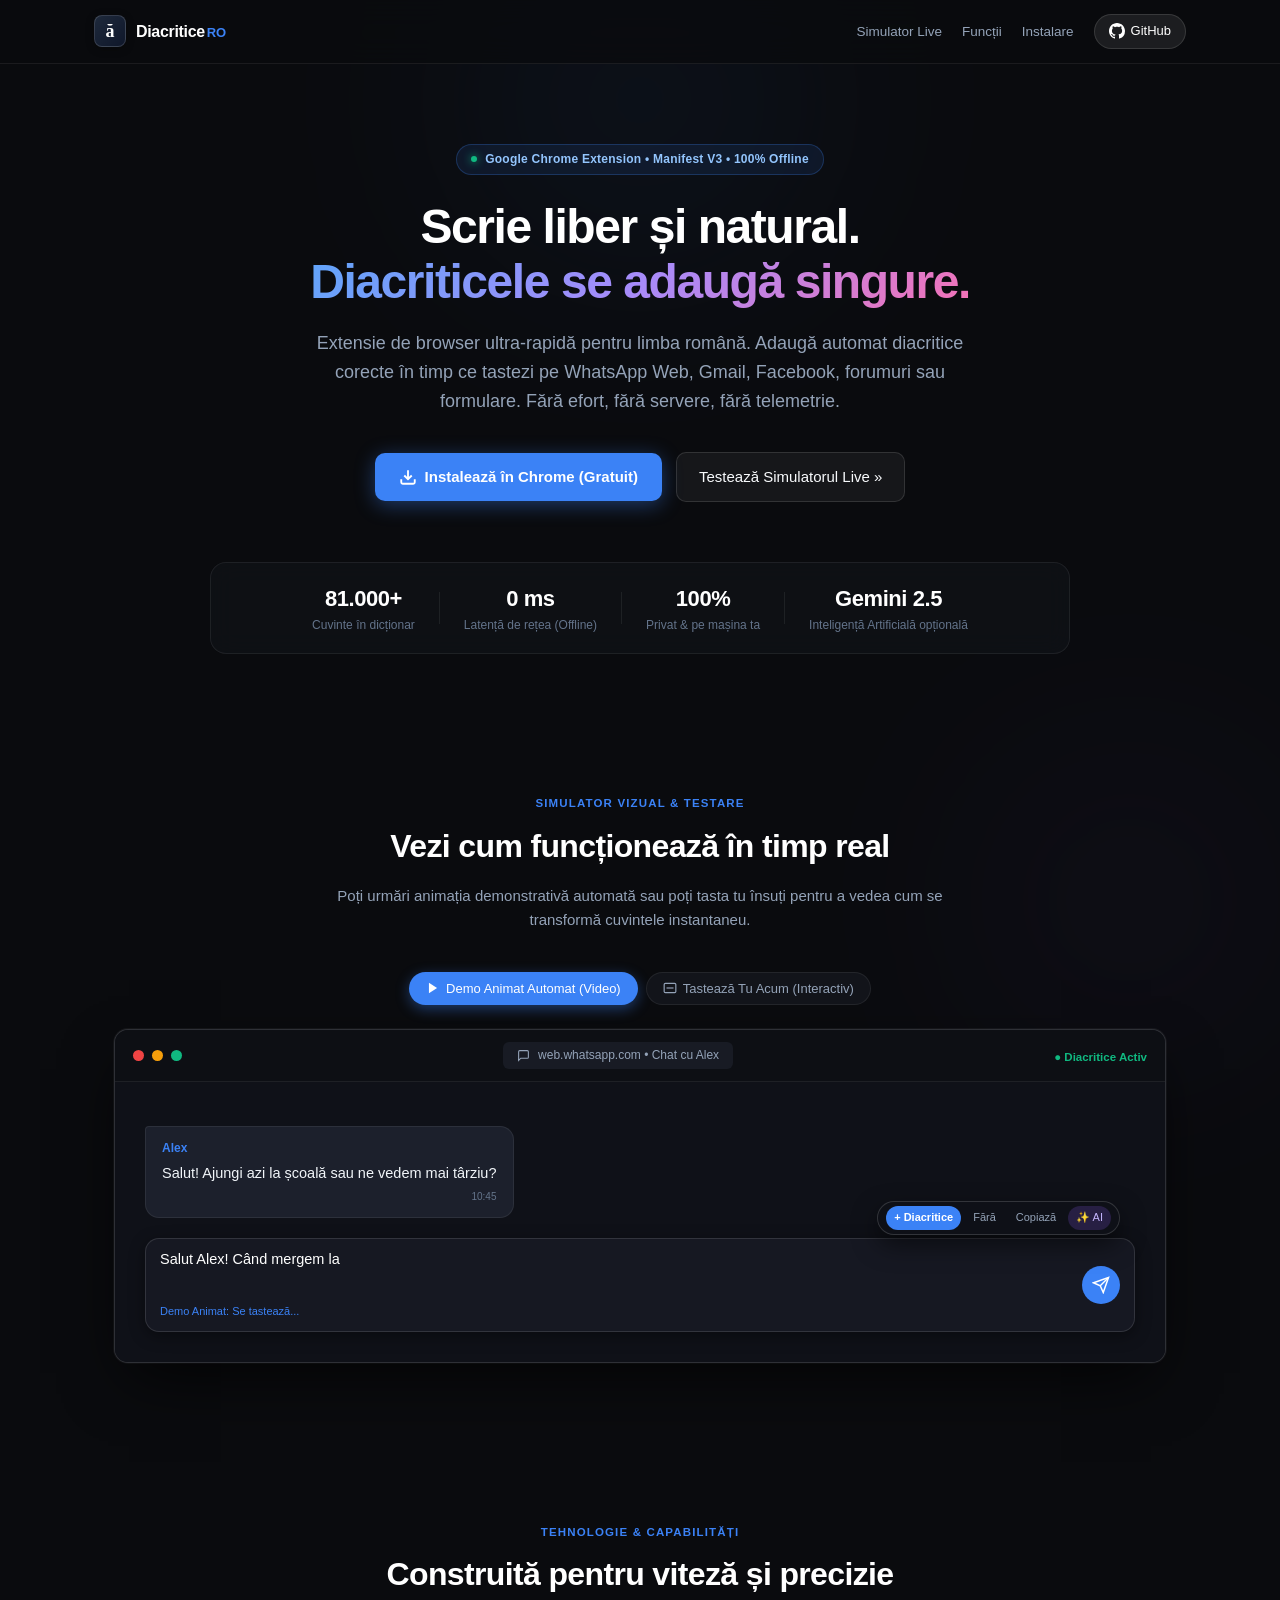
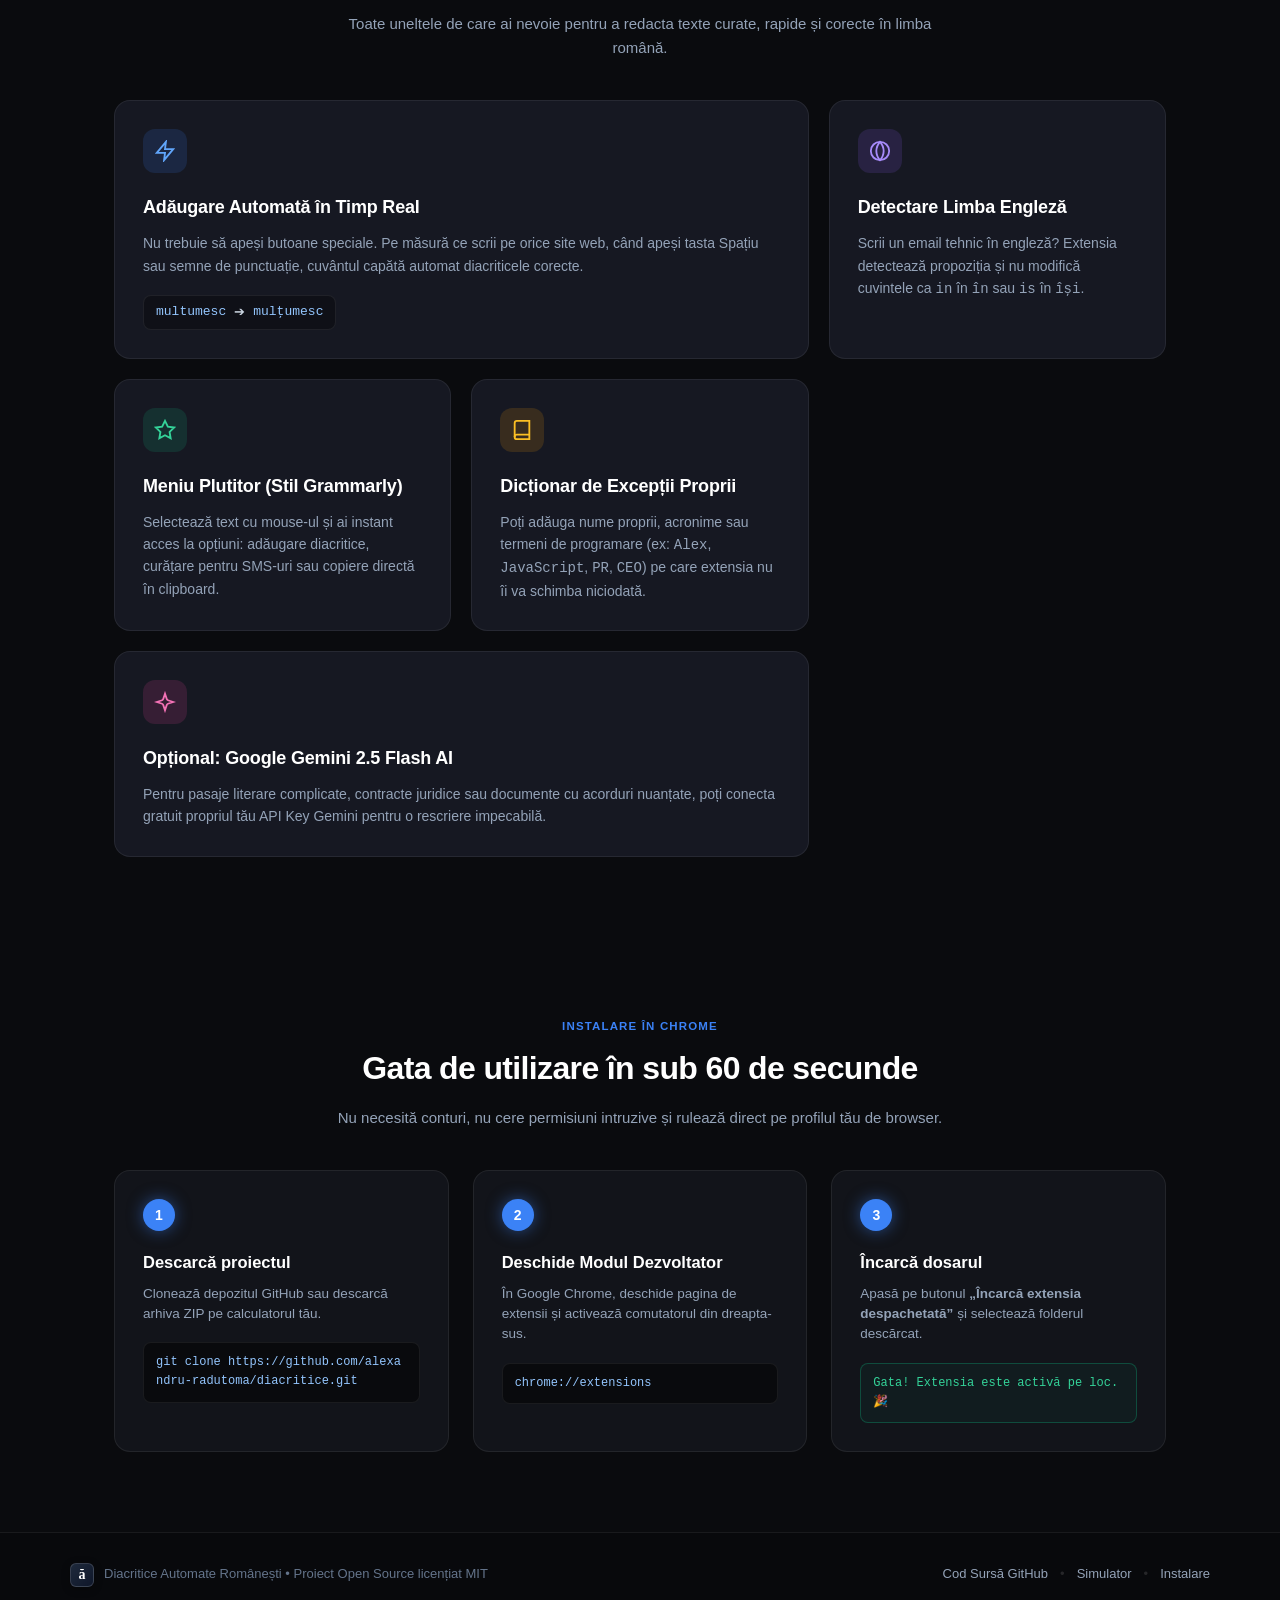
==== commit 8376e103: "Update repository links to RhadooToma/Diacritice" ====
--- a/docs/index.html
+++ b/docs/index.html
@@ -25,7 +25,7 @@
           <a href="#simulator" class="nav-link">Simulator Live</a>
           <a href="#features" class="nav-link">Funcții</a>
           <a href="#install" class="nav-link">Instalare</a>
-          <a href="https://github.com/AlycuBAWS/diacritice" target="_blank" class="nav-btn-github">
+          <a href="https://github.com/RhadooToma/Diacritice" target="_blank" class="nav-btn-github">
             <svg width="16" height="16" viewBox="0 0 24 24" fill="currentColor"><path d="M12 0C5.37 0 0 5.37 0 12c0 5.31 3.435 9.795 8.205 11.385.6.105.825-.255.825-.57 0-.285-.015-1.23-.015-2.235-3.015.555-3.795-.735-4.035-1.41-.135-.345-.72-1.41-1.23-1.695-.42-.225-1.02-.78-.015-.795.945-.015 1.62.87 1.845 1.23 1.08 1.815 2.805 1.305 3.495.99.105-.78.42-1.305.765-1.605-2.67-.3-5.46-1.335-5.46-5.925 0-1.305.465-2.385 1.23-3.225-.12-.3-.54-1.53.12-3.18 0 0 1.005-.315 3.3 1.23.96-.27 1.98-.405 3-.405s2.04.135 3 .405c2.295-1.56 3.3-1.23 3.3-1.23.66 1.65.24 2.88.12 3.18.765.84 1.23 1.905 1.23 3.225 0 4.605-2.805 5.625-5.475 5.925.435.375.81 1.095.81 2.22 0 1.605-.015 2.895-.015 3.3 0 .315.225.69.825.57A12.02 12.02 0 0024 12c0-6.63-5.37-12-12-12z"/></svg>
             <span>GitHub</span>
           </a>
@@ -280,7 +280,7 @@
           <span>Diacritice Automate Românești • Proiect Open Source licențiat MIT</span>
         </div>
         <div class="footer-right">
-          <a href="https://github.com/AlycuBAWS/diacritice" target="_blank" class="footer-link">Cod Sursă GitHub</a>
+          <a href="https://github.com/RhadooToma/Diacritice" target="_blank" class="footer-link">Cod Sursă GitHub</a>
           <span class="footer-sep">•</span>
           <a href="#simulator" class="footer-link">Simulator</a>
           <span class="footer-sep">•</span>
